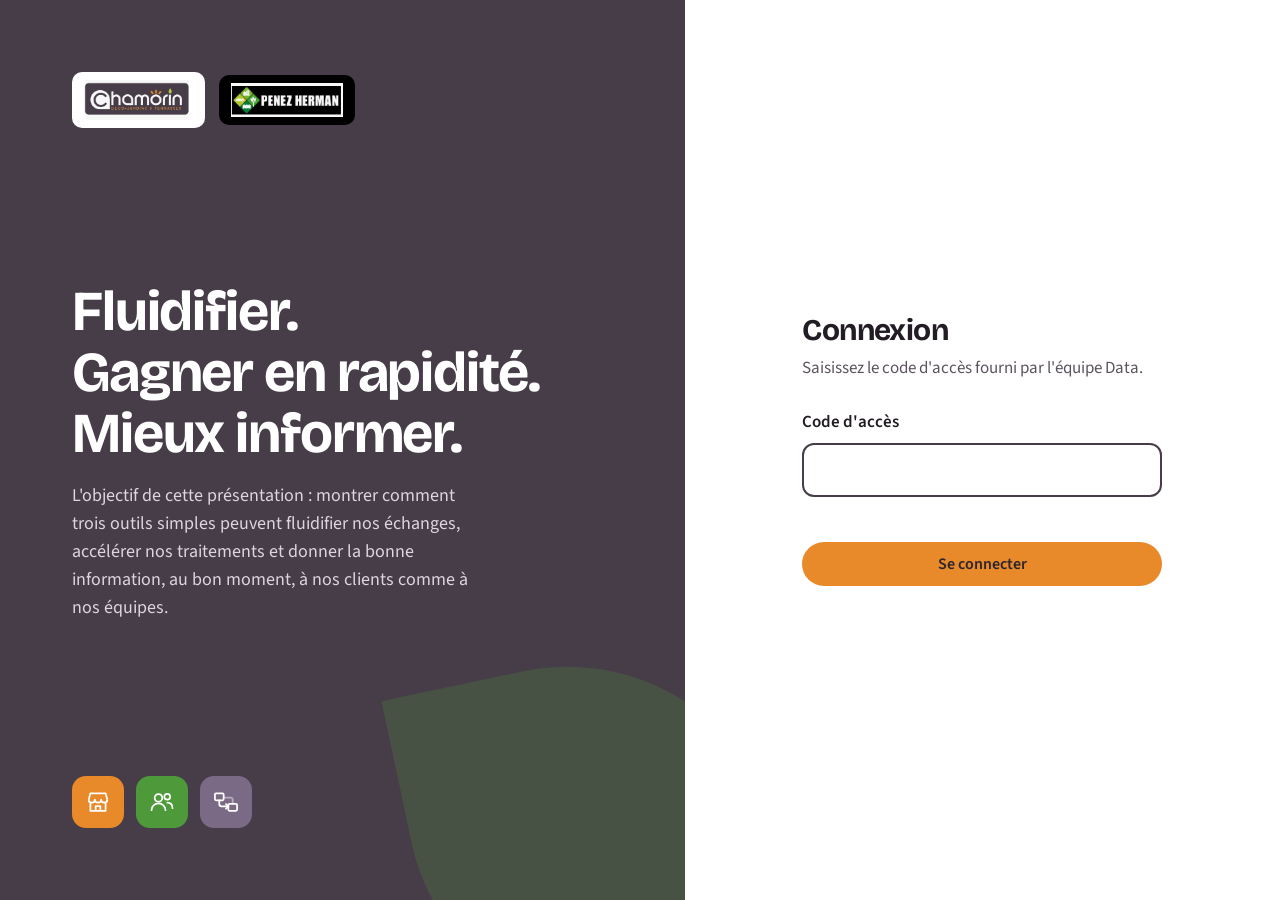
==== index.html @ 04245904 "Add files via upload" ====
<!DOCTYPE html>
<html lang="fr">
<head>
  <meta charset="utf-8">
  <meta name="viewport" content="width=device-width, initial-scale=1, viewport-fit=cover">
  <title>Portail applicatif — Chamorin & Penez Herman</title>
  <link rel="icon" href="data:image/svg+xml,<svg xmlns='http://www.w3.org/2000/svg' viewBox='0 0 100 100'><rect width='100' height='100' rx='22' fill='%23473d48'/><text x='50' y='68' font-size='56' text-anchor='middle' fill='%23e8892a' font-family='Arial' font-weight='700'>C</text></svg>">
  <link rel="preconnect" href="https://fonts.googleapis.com">
  <link rel="preconnect" href="https://fonts.gstatic.com" crossorigin>
  <link href="https://fonts.googleapis.com/css2?family=Bricolage+Grotesque:opsz,wght@12..96,600;12..96,700;12..96,800&family=Source+Sans+3:wght@400;600&display=swap" rel="stylesheet">
  <link rel="stylesheet" href="style.css?v=8">
  <script src="auth.js?v=8"></script>
  <script src="apps.js?v=8"></script>
</head>
<body>

<!-- ==================== CONNEXION ==================== -->
<main id="login" class="login">
  <section class="login-side">
    <div class="logos">
      <div class="logo-plate"><img src="chamorin.jpg" alt="Chamorin, Déco Jardins & Terrasses"></div>
      <div class="logo-plate dark"><img src="penez-herman.jpg" alt="Penez Herman"></div>
    </div>
    <div style="position:relative;z-index:1">
      <h1>Fluidifier.<br>Gagner en rapidité.<br>Mieux informer.</h1>
      <p>L'objectif de cette présentation : montrer comment trois outils simples peuvent fluidifier nos échanges, accélérer nos traitements et donner la bonne information, au bon moment, à nos clients comme à nos équipes.</p>
    </div>
    <div class="login-apps" id="loginApps"></div>
  </section>

  <section class="login-form-wrap">
    <form class="login-form" id="loginForm" novalidate>
      <h2>Connexion</h2>
      <p class="hint">Saisissez le code d'accès fourni par l'équipe Data.</p>
      <label for="code">Code d'accès</label>
      <input class="code-input" id="code" name="code" type="password" autocomplete="current-password" required autofocus>
      <p class="error" id="error" role="alert"></p>
      <button class="btn btn-primary" type="submit" id="submitBtn">Se connecter</button>
    </form>
  </section>
</main>

<!-- ==================== ACCUEIL ==================== -->
<div id="home" hidden>
  <header class="topbar">
    <div class="logos">
      <div class="logo-plate"><img src="chamorin.jpg" alt="Chamorin"></div>
      <div class="logo-plate dark plate-ph"><img src="penez-herman.jpg" alt="Penez Herman"></div>
    </div>
    <p class="clock" id="clock" aria-live="off"></p>
    <button class="btn btn-ghost" id="logoutBtn" type="button">Se déconnecter</button>
  </header>

  <main>
    <section class="hero">
      <div class="hero-inner">
        <div>
          <p class="kicker">Direction Data & Outils commerciaux</p>
          <h1>Présentation d'idées d'outils</h1>
          <p class="lead">Réunion de direction</p>
        </div>
        <nav class="stack" id="heroTiles" aria-label="Ouvrir une application"></nav>
      </div>
    </section>

    <section class="apps-section">
      <div class="apps-grid">
        <div class="apps-intro">
          <h2>Ce que fait chaque application</h2>
          <p class="intro">Chacune répond à un besoin précis et s'ouvre directement dans le portail. Vous pouvez passer de l'une à l'autre depuis la barre du haut.</p>
        </div>
        <div class="app-list" id="appList"></div>
      </div>
    </section>
  </main>

  <dialog class="explain" id="explainDialog" aria-labelledby="explainTitle">
    <button class="ex-x" type="button" data-close aria-label="Fermer">×</button>
    <div id="explainBody"></div>
  </dialog>

  <footer class="footer">
    <div class="footer-inner">
      <div class="logos">
        <div class="logo-plate"><img src="chamorin.jpg" alt="Chamorin"></div>
        <div class="logo-plate dark"><img src="penez-herman.jpg" alt="Penez Herman"></div>
      </div>
      <p>Chamorin & Penez Herman, outils internes</p>
    </div>
  </footer>
</div>

<script>
  // Diagnostic : si un fichier du portail est introuvable, on l'affiche au lieu d'une page blanche
  (function () {
    var missing = [];
    if (!window.PortailAuth) missing.push("auth.js");
    if (!window.PORTAIL_APPS) missing.push("apps.js");
    if (missing.length) {
      var err = document.getElementById("error");
      err.textContent = "Fichier introuvable sur le serveur : " + missing.join(", ") +
        ". Vérifiez qu'il est bien à la racine du dépôt, au même niveau que index.html.";
      document.getElementById("submitBtn").disabled = true;
    }
  })();
</script>
<script>
(function () {
  if (!window.PortailAuth || !window.PORTAIL_APPS) return;
  const apps = window.PORTAIL_APPS;
  const $ = id => document.getElementById(id);
  const esc = s => String(s).replace(/[&<>"]/g, c => ({ "&": "&amp;", "<": "&lt;", ">": "&gt;", '"': "&quot;" }[c]));
  const openUrl = a => "app.html?app=" + encodeURIComponent(a.id) + "&v=7";

  // Icônes sur l'écran de connexion
  $("loginApps").innerHTML = apps.map(a =>
    `<span style="background:${a.color}" title="${esc(a.name)}">${a.icon}</span>`).join("");

  // Tuiles du hero
  $("heroTiles").innerHTML = apps.map(a => `
    <a class="tile" href="${openUrl(a)}" style="background:${a.color}">
      ${a.icon}
      <span><strong>${esc(a.name)}</strong><small>${esc(a.audience)}</small></span>
    </a>`).join("");

  // Liste détaillée
  $("appList").innerHTML = apps.map(a => `
    <article class="app-row">
      <div class="app-icon" style="background:${a.color}">${a.icon}</div>
      <div>
        <h3>${esc(a.name)}</h3>
        <p class="aud">${esc(a.audience)}</p>
        <p class="sum">${esc(a.summary)}</p>
        <ul class="chips">${a.points.map(p => `<li>${esc(p)}</li>`).join("")}</ul>
      </div>
      <div class="row-actions">
        <button class="btn btn-explain" type="button" data-explain="${a.id}">Explication</button>
        <a class="btn btn-open" href="${openUrl(a)}">Ouvrir</a>
      </div>
    </article>`).join("");

  // Fenêtre d'explication
  const dlg = $("explainDialog");
  function openExplain(id) {
    const a = apps.find(x => x.id === id);
    if (!a || !a.note) return;
    const n = a.note;
    $("explainBody").innerHTML = `
      <header class="ex-head" style="background:${a.color}">
        <div class="ex-icon">${a.icon}</div>
        <div>
          <p class="ex-name">${esc(a.name)}</p>
          <h2 id="explainTitle">${esc(n.pitch)}</h2>
        </div>
      </header>
      <div class="ex-content">
        <p class="ex-idea">${esc(n.idea)}</p>
        ${n.blocks.map(b => `
          <section class="ex-block">
            <h3>${esc(b.title)}</h3>
            <ul>${b.items.map(i => `<li>${esc(i)}</li>`).join("")}</ul>
          </section>`).join("")}
      </div>
      <footer class="ex-foot">
        <button class="btn btn-explain" type="button" data-close>Fermer</button>
        <a class="btn btn-open" href="${openUrl(a)}">Ouvrir ${esc(a.name)}</a>
      </footer>`;
    dlg.showModal();
    dlg.querySelector(".ex-content").scrollTop = 0;
  }
  $("appList").addEventListener("click", e => {
    const b = e.target.closest("[data-explain]");
    if (b) openExplain(b.dataset.explain);
  });
  dlg.addEventListener("click", e => {
    if (e.target === dlg || e.target.closest("[data-close]")) dlg.close();
  });

  function show() {
    const logged = PortailAuth.isLogged();
    $("login").hidden = logged;
    $("home").hidden = !logged;
    if (!logged) setTimeout(() => $("code").focus(), 0);
  }

  $("loginForm").addEventListener("submit", async e => {
    e.preventDefault();
    const input = $("code"), err = $("error"), btn = $("submitBtn");
    err.textContent = "";
    input.removeAttribute("aria-invalid");
    if (!input.value.trim()) { err.textContent = "Saisissez le code d'accès."; input.focus(); return; }
    btn.disabled = true;
    try {
      const ok = await PortailAuth.login(input.value);
      if (ok) {
        const next = new URLSearchParams(location.search).get("next");
        const target = apps.find(a => a.id === next);
        if (target) { location.href = openUrl(target); return; }
        input.value = "";
        show();
        window.scrollTo(0, 0);
      } else {
        err.textContent = "Code incorrect. Vérifiez la saisie et réessayez.";
        input.setAttribute("aria-invalid", "true");
        input.classList.remove("shake"); void input.offsetWidth; input.classList.add("shake");
        input.select();
      }
    } catch (ex) {
      err.textContent = ex.message;
    } finally {
      btn.disabled = false;
    }
  });

  // Date et heure du jour dans le bandeau
  function tick() {
    const now = new Date();
    const d = now.toLocaleDateString("fr-FR", { weekday: "long", day: "numeric", month: "long", year: "numeric" });
    const t = now.toLocaleTimeString("fr-FR", { hour: "2-digit", minute: "2-digit" });
    $("clock").innerHTML = `<span>${d.charAt(0).toUpperCase() + d.slice(1)}</span><strong>${t}</strong>`;
  }
  tick();
  setInterval(tick, 15000);

  $("logoutBtn").addEventListener("click", () => { PortailAuth.logout(); show(); });

  show();
})();
</script>
</body>
</html>
---- style.css ----
:root {
  --plum: #473d48;
  --plum-deep: #2d2530;
  --plum-light: #7b6a86;
  --orange: #e8892a;
  --green: #4e9a3a;
  --paper: #f5f4f7;
  --white: #ffffff;
  --ink: #221c24;
  --ink-soft: #5c5360;
  --line: #e2dfe6;
  --display: "Bricolage Grotesque", "Segoe UI", system-ui, sans-serif;
  --body: "Source Sans 3", "Segoe UI", system-ui, -apple-system, sans-serif;
  box-sizing: border-box;
  padding-top: env(safe-area-inset-top, 0px);
  padding-bottom: env(safe-area-inset-bottom, 0px);
}
*, *::before, *::after { box-sizing: inherit; }
html { scroll-padding-top: env(safe-area-inset-top, 0px); }
body {
  margin: 0;
  font-family: var(--body);
  font-size: 17px;
  line-height: 1.55;
  color: var(--ink);
  background: var(--paper);
  -webkit-font-smoothing: antialiased;
}
img { max-width: 100%; display: block; }
h1, h2, h3 { font-family: var(--display); line-height: 1.08; margin: 0; letter-spacing: -0.02em; }
p { margin: 0; }
a { color: inherit; }
:focus-visible { outline: 3px solid var(--orange); outline-offset: 3px; border-radius: 4px; }
[hidden] { display: none !important; }

/* ---------- Plaques logos ---------- */
.logos { display: flex; align-items: center; gap: 14px; flex-wrap: wrap; }
.logo-plate {
  background: var(--white);
  border-radius: 10px;
  padding: 8px 12px;
  display: flex; align-items: center;
}
.logo-plate img { height: 40px; width: auto; }
.logo-plate.dark { background: #000; }
.logo-plate.dark img { height: 34px; }
.logos .plus { color: currentColor; opacity: .5; font-family: var(--display); font-size: 22px; }

/* ---------- Boutons ---------- */
.btn {
  display: inline-flex; align-items: center; justify-content: center; gap: 8px;
  font: 600 16px/1 var(--body);
  padding: 14px 22px;
  border-radius: 999px;
  border: 0;
  cursor: pointer;
  text-decoration: none;
  transition: transform .15s ease, background-color .15s ease;
}
.btn:active { transform: translateY(1px); }
.btn-primary { background: var(--orange); color: var(--plum-deep); }
.btn-primary:hover { background: #f09a40; }
.btn-ghost { background: transparent; color: inherit; border: 1.5px solid currentColor; padding: 10px 18px; font-size: 15px; }
.btn-ghost:hover { background: rgba(255,255,255,.08); }

/* ---------- Connexion ---------- */
.login {
  min-height: 100vh;
  display: grid;
  grid-template-columns: 1.15fr 1fr;
}
.login-side {
  background: var(--plum);
  color: var(--white);
  padding: clamp(28px, 6vw, 72px);
  display: flex; flex-direction: column; justify-content: space-between; gap: 40px;
  position: relative; overflow: hidden;
}
.login-side::after {
  /* feuille stylisée reprenant la goutte verte du logo Chamorin */
  content: "";
  position: absolute; right: -90px; bottom: -120px;
  width: 360px; height: 360px;
  border-radius: 0 60% 0 60%;
  background: var(--green);
  opacity: .22;
  transform: rotate(-12deg);
}
.login-side h1 { font-size: clamp(34px, 4.4vw, 60px); font-weight: 700; }
.login-side p { color: #ddd5df; max-width: 46ch; margin-top: 18px; font-size: 18px; }
.login-apps { display: flex; gap: 12px; position: relative; z-index: 1; }
.login-apps span {
  width: 52px; height: 52px; border-radius: 14px;
  display: grid; place-items: center;
  color: var(--white);
}
.login-apps svg { width: 28px; height: 28px; }

.login-form-wrap {
  display: flex; align-items: center; justify-content: center;
  padding: clamp(28px, 6vw, 72px);
  background: var(--white);
}
.login-form { width: 100%; max-width: 360px; }
.login-form h2 { font-size: 30px; font-weight: 700; }
.login-form .hint { color: var(--ink-soft); margin: 8px 0 28px; }
.login-form label { display: block; font-weight: 600; margin-bottom: 8px; }
.code-input {
  width: 100%;
  font: 500 18px/1.2 var(--body);
  padding: 14px 16px;
  border: 2px solid var(--line);
  border-radius: 12px;
  background: var(--paper);
  color: var(--ink);
  transition: border-color .15s;
}
.code-input:focus { outline: none; border-color: var(--plum); background: var(--white); }
.code-input[aria-invalid="true"] { border-color: #c2412d; }
.error { color: #b3301c; font-size: 15px; margin-top: 10px; min-height: 1.4em; }
.login-form .btn { width: 100%; margin-top: 14px; }
.shake { animation: shake .35s ease; }
@keyframes shake { 20%,60% { transform: translateX(-6px); } 40%,80% { transform: translateX(6px); } }

/* ---------- En-tête ---------- */
.topbar {
  background: var(--plum-deep);
  color: var(--white);
  padding: 12px clamp(18px, 4vw, 48px);
  display: flex; align-items: center; justify-content: space-between; gap: 16px;
  position: sticky; top: env(safe-area-inset-top, 0px); z-index: 10;
}
.topbar .logo-plate img { height: 30px; }
.topbar .logo-plate.dark img { height: 26px; }
.topbar .logo-plate { padding: 6px 10px; border-radius: 8px; }

/* Date et heure au centre du bandeau (accueil) */
#home .topbar { display: grid; grid-template-columns: 1fr auto 1fr; }
#home .topbar .btn-ghost { justify-self: end; }
.clock { display: flex; align-items: baseline; gap: 12px; font-size: 16px; color: #e5dde8; white-space: nowrap; }
.clock strong { font-family: var(--display); font-size: 20px; font-weight: 700; color: var(--white); font-variant-numeric: tabular-nums; }
@media (max-width: 700px) {
  .clock span { display: none; }
}

/* ---------- Accueil ---------- */
.hero {
  background: var(--plum);
  color: var(--white);
  padding: clamp(48px, 8vw, 110px) clamp(18px, 4vw, 48px) clamp(56px, 8vw, 100px);
}
.hero-inner {
  max-width: 1180px; margin: 0 auto;
  display: grid; grid-template-columns: 1.2fr 1fr; gap: clamp(32px, 5vw, 72px); align-items: center;
}
.hero .kicker { color: #d8cfdb; font-size: 17px; margin-bottom: 20px; }
.hero h1 { font-size: clamp(42px, 6.4vw, 86px); font-weight: 800; letter-spacing: -0.035em; }
.hero .lead { font-size: clamp(18px, 1.7vw, 21px); color: #e7e0e9; max-width: 46ch; margin-top: 26px; }

/* composition des trois tuiles : l'élément fort de la page */
.stack {
  display: grid;
  grid-template-columns: 1fr 1fr;
  grid-template-rows: auto auto;
  gap: 14px;
}
.tile {
  text-decoration: none;
  color: var(--white);
  border-radius: 22px;
  padding: 22px;
  display: flex; flex-direction: column; justify-content: space-between; gap: 30px;
  min-height: 170px;
  transition: transform .18s ease;
}
.tile:hover { transform: translateY(-3px); }
.tile:first-child { grid-column: 1 / -1; min-height: 170px; flex-direction: row; align-items: flex-end; justify-content: flex-start; gap: 18px; }
.tile svg { width: 46px; height: 46px; flex: none; }
.tile strong { font-family: var(--display); font-size: 22px; font-weight: 700; line-height: 1.15; display: block; }
.tile small { font-size: 14px; opacity: .85; }

.section { padding: clamp(56px, 7vw, 96px) clamp(18px, 4vw, 48px); }
.section-inner { max-width: 1180px; margin: 0 auto; }
.section h2 { font-size: clamp(30px, 3.6vw, 44px); font-weight: 700; max-width: 22ch; }
.section .intro { color: var(--ink-soft); max-width: 60ch; margin-top: 14px; font-size: 18px; }

.app-list { margin-top: 44px; display: flex; flex-direction: column; }
.app-row {
  display: grid;
  grid-template-columns: 88px 1fr auto;
  gap: 28px;
  align-items: center;
  padding: 32px 0;
  border-top: 1px solid var(--line);
}
.app-row:last-child { border-bottom: 1px solid var(--line); }
.app-icon {
  width: 88px; height: 88px; border-radius: 24px;
  display: grid; place-items: center; color: var(--white);
}
.app-icon svg { width: 46px; height: 46px; }
.app-row h3 { font-size: 26px; font-weight: 700; }
.app-row .aud { color: var(--ink-soft); font-size: 15px; margin-top: 2px; }
.app-row .sum { margin-top: 10px; max-width: 62ch; }
.chips { display: flex; flex-wrap: wrap; gap: 6px; margin-top: 14px; padding: 0; list-style: none; }
.chips li { font-size: 14px; background: var(--white); border: 1px solid var(--line); border-radius: 999px; padding: 3px 12px; color: var(--ink-soft); }
.btn-open { background: var(--plum); color: var(--white); white-space: nowrap; }
.btn-open:hover { background: var(--plum-deep); }

.why { background: var(--white); }
.why-grid { display: grid; grid-template-columns: repeat(3, 1fr); gap: clamp(24px, 4vw, 56px); margin-top: 40px; }
.why-grid h3 { font-size: 21px; font-weight: 700; }
.why-grid p { color: var(--ink-soft); margin-top: 8px; }
.why-grid div { border-left: 4px solid var(--orange); padding-left: 18px; }
.why-grid div:nth-child(2) { border-color: var(--green); }
.why-grid div:nth-child(3) { border-color: var(--plum-light); }

.footer {
  background: var(--plum-deep); color: #cfc6d2;
  padding: 36px clamp(18px, 4vw, 48px);
}
.footer-inner { max-width: 1180px; margin: 0 auto; display: flex; justify-content: space-between; align-items: center; gap: 20px; flex-wrap: wrap; font-size: 15px; }
.footer .logo-plate img { height: 28px; }
.footer .logo-plate.dark img { height: 24px; }

/* ---------- Visionneuse d'application ---------- */
.viewer { height: 100%; display: flex; flex-direction: column; }
html.full, html.full body { height: 100%; }
.viewer .topbar { position: static; }
.viewer-nav { display: flex; align-items: center; gap: 6px; flex-wrap: wrap; }
.viewer-nav a {
  display: inline-flex; align-items: center; gap: 8px;
  text-decoration: none; color: #e5dde8;
  padding: 7px 12px; border-radius: 999px; font-size: 15px; font-weight: 600;
}
.viewer-nav a svg { width: 20px; height: 20px; }
.viewer-nav a:hover { background: rgba(255,255,255,.08); }
.viewer-nav a[aria-current="page"] { background: var(--white); color: var(--plum-deep); }
.viewer iframe { flex: 1; width: 100%; border: 0; background: var(--white); }
.back { display: inline-flex; align-items: center; gap: 8px; text-decoration: none; font-weight: 600; font-size: 15px; }
.back img { height: 26px; }

/* ---------- Section applications avec photo de fond ---------- */
/* La photo couvre toute la section, du titre jusqu'en bas de la liste */
.apps-section {
  position: relative;
  isolation: isolate;
  background: #3b4a30 url("fond-jardin.jpg?v=5") 42% 30% / cover no-repeat;
}
.apps-section::before {
  /* voile : plus sombre à gauche sous le titre, léger ailleurs */
  content: ""; position: absolute; inset: 0; z-index: -1;
  background:
    linear-gradient(90deg, rgba(45,37,48,.78) 0%, rgba(45,37,48,.45) 32%, rgba(45,37,48,.08) 60%),
    linear-gradient(180deg, rgba(45,37,48,0) 55%, rgba(45,37,48,.35) 100%);
}
.apps-grid {
  max-width: 1320px; margin: 0 auto;
  display: grid;
  grid-template-columns: minmax(260px, 1fr) minmax(0, 2.3fr);
  gap: clamp(32px, 4vw, 64px);
  align-items: start;
  padding: clamp(64px, 8vw, 120px) clamp(18px, 4vw, 48px);
}
.apps-intro { position: sticky; top: calc(90px + env(safe-area-inset-top, 0px)); padding-top: 24px; }
.apps-intro h2 { color: var(--white); font-size: clamp(32px, 3.6vw, 50px); text-shadow: 0 2px 20px rgba(0,0,0,.4); }
.apps-intro .intro { color: #f1ecf2; max-width: 34ch; margin-top: 18px; text-shadow: 0 1px 12px rgba(0,0,0,.5); }
.apps-section .app-list {
  margin-top: 0;
  background: rgba(255,255,255,.8);
  -webkit-backdrop-filter: blur(8px) saturate(1.1);
  backdrop-filter: blur(8px) saturate(1.1);
  border: 1px solid rgba(255,255,255,.6);
  border-radius: 24px;
  padding: 6px clamp(18px, 2.5vw, 32px);
  box-shadow: 0 24px 60px rgba(20,25,15,.3);
}
.apps-section .app-row:first-child { border-top: 0; }
.apps-section .app-row:last-child { border-bottom: 0; }
.apps-section .app-row { border-color: rgba(71,61,72,.14); }
/* dans la colonne de droite, les boutons passent sous le texte pour lui laisser la largeur */
.apps-section .app-row { grid-template-columns: 76px 1fr; gap: 8px 24px; align-items: start; padding: 30px 0; }
.apps-section .app-icon { width: 76px; height: 76px; border-radius: 20px; }
.apps-section .app-icon svg { width: 40px; height: 40px; }
.apps-section .row-actions { grid-column: 2; justify-self: start; margin-top: 10px; }
@media (max-width: 880px) {
  .apps-section { background-position: 32% 20%; }
  .apps-section::before {
    background: linear-gradient(180deg, rgba(45,37,48,.15) 0%, rgba(45,37,48,.6) 30%, rgba(45,37,48,.35) 100%);
  }
  .apps-grid { grid-template-columns: 1fr; padding-top: 200px; }
  .apps-intro { position: static; padding-top: 0; }
}

/* ---------- Boutons Explication / Ouvrir ---------- */
.row-actions { display: flex; gap: 10px; flex-wrap: wrap; }
.btn-explain { background: var(--white); color: var(--plum); border: 1.5px solid var(--plum); padding: 12.5px 20px; }
.btn-explain:hover { background: #efe9f1; }

/* ---------- Fenêtre d'explication ---------- */
.explain {
  width: min(680px, calc(100vw - 32px));
  max-height: calc(100vh - 48px);
  padding: 0; border: 0; border-radius: 22px;
  background: var(--white); color: var(--ink);
  overflow: hidden;
  box-shadow: 0 30px 80px rgba(45, 37, 48, .35);
}
.explain[open] { display: flex; flex-direction: column; animation: pop .22s ease-out; }
.explain::backdrop { background: rgba(45, 37, 48, .55); }
@keyframes pop { from { opacity: 0; transform: translateY(12px) scale(.98); } }
#explainBody { display: flex; flex-direction: column; min-height: 0; flex: 1; }
.ex-head { color: var(--white); padding: 28px 64px 26px 28px; display: flex; gap: 18px; align-items: flex-start; }
.ex-icon { width: 58px; height: 58px; border-radius: 16px; background: rgba(255,255,255,.18); display: grid; place-items: center; flex: none; }
.ex-icon svg { width: 34px; height: 34px; }
.ex-name { font-size: 15px; font-weight: 600; opacity: .9; }
.ex-head h2 { font-size: clamp(22px, 3vw, 28px); font-weight: 700; margin-top: 4px; }
.ex-x {
  position: absolute; top: 14px; right: 14px; width: 38px; height: 38px;
  border-radius: 50%; border: 0; cursor: pointer;
  background: rgba(255,255,255,.22); color: var(--white); font-size: 24px; line-height: 1;
}
.ex-x:hover { background: rgba(255,255,255,.35); }
.ex-content { padding: 26px 28px 8px; overflow-y: auto; }
.ex-idea { font-size: 18px; line-height: 1.6; }
.ex-block { margin-top: 22px; }
.ex-block h3 { font-size: 18px; font-weight: 700; color: var(--plum); }
.ex-block ul { margin: 10px 0 0; padding: 0; list-style: none; }
.ex-block li { position: relative; padding-left: 22px; margin-top: 7px; }
.ex-block li::before { content: ""; position: absolute; left: 4px; top: .62em; width: 8px; height: 8px; border-radius: 50%; background: var(--orange); }
.ex-foot { display: flex; justify-content: flex-end; gap: 10px; flex-wrap: wrap; padding: 18px 28px 24px; border-top: 1px solid var(--line); margin-top: 18px; }

/* ---------- Responsive ---------- */
@media (max-width: 880px) {
  .login { grid-template-columns: 1fr; }
  .login-side::after { width: 220px; height: 220px; }
  .hero-inner { grid-template-columns: 1fr; }
  .why-grid { grid-template-columns: 1fr; }
  .app-row { grid-template-columns: 64px 1fr; gap: 18px; }
  .app-icon { width: 64px; height: 64px; border-radius: 18px; }
  .app-icon svg { width: 34px; height: 34px; }
  .app-row .row-actions { grid-column: 2; justify-self: start; }
  .viewer-nav a span { display: none; }
}
@media (max-width: 520px) {
  .topbar .logos .plate-ph { display: none; }
  .stack { grid-template-columns: 1fr; }
  .tile:first-child { flex-direction: column; align-items: flex-start; }
}
@media (prefers-reduced-motion: reduce) {
  *, *::before, *::after { animation: none !important; transition: none !important; }
}
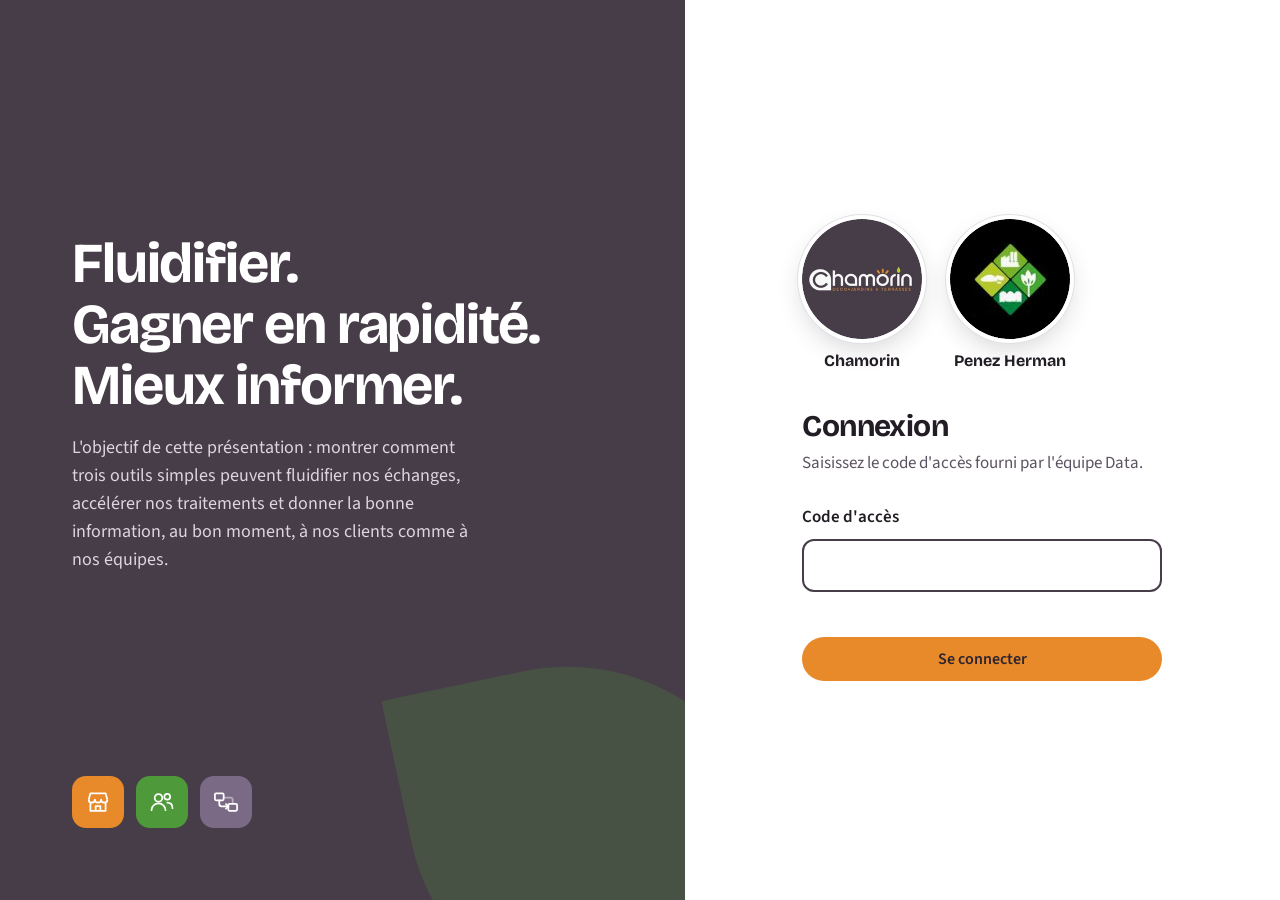
==== commit cee7384a: "Add files via upload" ====
--- a/index.html
+++ b/index.html
@@ -8,7 +8,7 @@
   <link rel="preconnect" href="https://fonts.googleapis.com">
   <link rel="preconnect" href="https://fonts.gstatic.com" crossorigin>
   <link href="https://fonts.googleapis.com/css2?family=Bricolage+Grotesque:opsz,wght@12..96,600;12..96,700;12..96,800&family=Source+Sans+3:wght@400;600&display=swap" rel="stylesheet">
-  <link rel="stylesheet" href="style.css?v=8">
+  <link rel="stylesheet" href="style.css?v=10">
   <script src="auth.js?v=8"></script>
   <script src="apps.js?v=8"></script>
 </head>
@@ -17,11 +17,7 @@
 <!-- ==================== CONNEXION ==================== -->
 <main id="login" class="login">
   <section class="login-side">
-    <div class="logos">
-      <div class="logo-plate"><img src="chamorin.jpg" alt="Chamorin, Déco Jardins & Terrasses"></div>
-      <div class="logo-plate dark"><img src="penez-herman.jpg" alt="Penez Herman"></div>
-    </div>
-    <div style="position:relative;z-index:1">
+    <div class="login-pitch">
       <h1>Fluidifier.<br>Gagner en rapidité.<br>Mieux informer.</h1>
       <p>L'objectif de cette présentation : montrer comment trois outils simples peuvent fluidifier nos échanges, accélérer nos traitements et donner la bonne information, au bon moment, à nos clients comme à nos équipes.</p>
     </div>
@@ -30,6 +26,16 @@
 
   <section class="login-form-wrap">
     <form class="login-form" id="loginForm" novalidate>
+      <div class="brand-avatars">
+        <figure>
+          <img src="avatar-chamorin.png?v=10" alt="" width="120" height="120">
+          <figcaption>Chamorin</figcaption>
+        </figure>
+        <figure>
+          <img src="avatar-penez-herman.png?v=10" alt="" width="120" height="120">
+          <figcaption>Penez Herman</figcaption>
+        </figure>
+      </div>
       <h2>Connexion</h2>
       <p class="hint">Saisissez le code d'accès fourni par l'équipe Data.</p>
       <label for="code">Code d'accès</label>
@@ -162,7 +168,7 @@
           </section>`).join("")}
       </div>
       <footer class="ex-foot">
-        <button class="btn btn-explain" type="button" data-close>Fermer</button>
+        <button class="btn btn-quiet" type="button" data-close>Fermer</button>
         <a class="btn btn-open" href="${openUrl(a)}">Ouvrir ${esc(a.name)}</a>
       </footer>`;
     dlg.showModal();
--- a/style.css
+++ b/style.css
@@ -102,6 +102,14 @@
   background: var(--white);
 }
 .login-form { width: 100%; max-width: 360px; }
+.login-pitch { position: relative; z-index: 1; margin: auto 0; }
+.brand-avatars { display: flex; gap: 28px; margin-bottom: 36px; }
+.brand-avatars figure { margin: 0; display: flex; flex-direction: column; align-items: center; gap: 10px; }
+.brand-avatars img {
+  width: 120px; height: 120px; border-radius: 50%;
+  box-shadow: 0 0 0 4px var(--white), 0 0 0 5px var(--line), 0 10px 24px rgba(45,37,48,.18);
+}
+.brand-avatars figcaption { font-family: var(--display); font-weight: 700; font-size: 16px; color: var(--ink); }
 .login-form h2 { font-size: 30px; font-weight: 700; }
 .login-form .hint { color: var(--ink-soft); margin: 8px 0 28px; }
 .login-form label { display: block; font-weight: 600; margin-bottom: 8px; }
@@ -294,8 +302,10 @@
 
 /* ---------- Boutons Explication / Ouvrir ---------- */
 .row-actions { display: flex; gap: 10px; flex-wrap: wrap; }
-.btn-explain { background: var(--white); color: var(--plum); border: 1.5px solid var(--plum); padding: 12.5px 20px; }
-.btn-explain:hover { background: #efe9f1; }
+.btn-explain { background: #e07f1f; color: var(--white); border: 1.5px solid #e07f1f; padding: 12.5px 20px; }
+.btn-explain:hover { background: #c96e14; border-color: #c96e14; }
+.btn-quiet { background: var(--white); color: var(--plum); border: 1.5px solid var(--plum); padding: 12.5px 20px; }
+.btn-quiet:hover { background: #efe9f1; }
 
 /* ---------- Fenêtre d'explication ---------- */
 .explain {
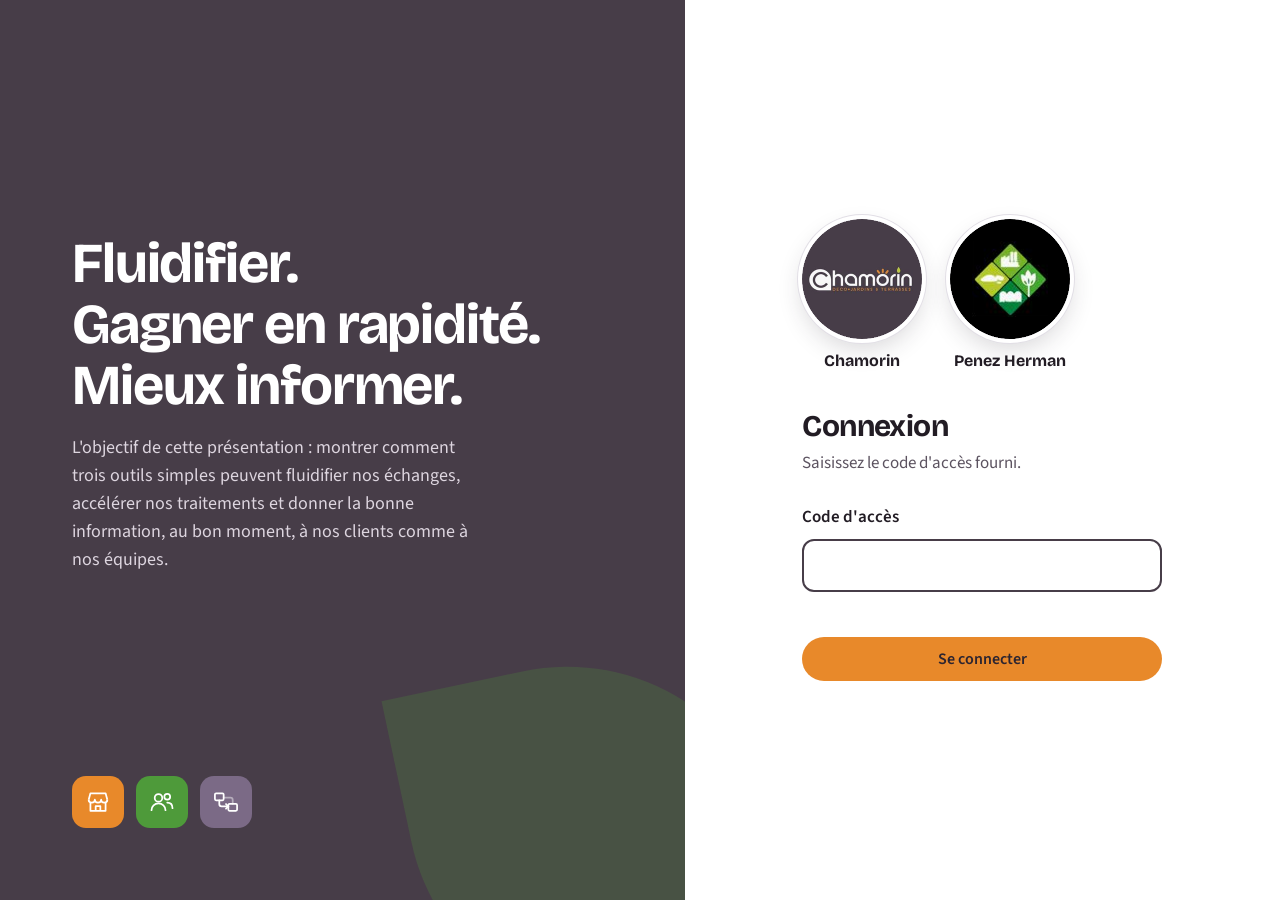
==== commit 4b27cf4e: "Add files via upload" ====
--- a/index.html
+++ b/index.html
@@ -8,7 +8,7 @@
   <link rel="preconnect" href="https://fonts.googleapis.com">
   <link rel="preconnect" href="https://fonts.gstatic.com" crossorigin>
   <link href="https://fonts.googleapis.com/css2?family=Bricolage+Grotesque:opsz,wght@12..96,600;12..96,700;12..96,800&family=Source+Sans+3:wght@400;600&display=swap" rel="stylesheet">
-  <link rel="stylesheet" href="style.css?v=10">
+  <link rel="stylesheet" href="style.css?v=11">
   <script src="auth.js?v=8"></script>
   <script src="apps.js?v=8"></script>
 </head>
@@ -37,7 +37,7 @@
         </figure>
       </div>
       <h2>Connexion</h2>
-      <p class="hint">Saisissez le code d'accès fourni par l'équipe Data.</p>
+      <p class="hint">Saisissez le code d'accès fourni.</p>
       <label for="code">Code d'accès</label>
       <input class="code-input" id="code" name="code" type="password" autocomplete="current-password" required autofocus>
       <p class="error" id="error" role="alert"></p>
@@ -50,8 +50,8 @@
 <div id="home" hidden>
   <header class="topbar">
     <div class="logos">
-      <div class="logo-plate"><img src="chamorin.jpg" alt="Chamorin"></div>
-      <div class="logo-plate dark plate-ph"><img src="penez-herman.jpg" alt="Penez Herman"></div>
+      <span class="mini-brand"><img src="avatar-chamorin.png?v=10" alt=""><span>Chamorin</span></span>
+      <span class="mini-brand"><img src="avatar-penez-herman.png?v=10" alt=""><span>Penez Herman</span></span>
     </div>
     <p class="clock" id="clock" aria-live="off"></p>
     <button class="btn btn-ghost" id="logoutBtn" type="button">Se déconnecter</button>
@@ -88,8 +88,8 @@
   <footer class="footer">
     <div class="footer-inner">
       <div class="logos">
-        <div class="logo-plate"><img src="chamorin.jpg" alt="Chamorin"></div>
-        <div class="logo-plate dark"><img src="penez-herman.jpg" alt="Penez Herman"></div>
+        <span class="mini-brand"><img src="avatar-chamorin.png?v=10" alt=""><span>Chamorin</span></span>
+        <span class="mini-brand"><img src="avatar-penez-herman.png?v=10" alt=""><span>Penez Herman</span></span>
       </div>
       <p>Chamorin & Penez Herman, outils internes</p>
     </div>
--- a/style.css
+++ b/style.css
@@ -46,6 +46,15 @@
 .logo-plate.dark img { height: 34px; }
 .logos .plus { color: currentColor; opacity: .5; font-family: var(--display); font-size: 22px; }
 
+/* Logos ronds (bandeau, pied de page) */
+.mini-brand { display: inline-flex; align-items: center; gap: 10px; color: var(--white); font-family: var(--display); font-weight: 700; font-size: 16px; white-space: nowrap; }
+.mini-brand img { width: 46px; height: 46px; border-radius: 50%; box-shadow: 0 0 0 2px rgba(255,255,255,.85); }
+.logos .mini-brand + .mini-brand { margin-left: 10px; }
+@media (max-width: 700px) {
+  .mini-brand span { display: none; }
+  .logos .mini-brand + .mini-brand { margin-left: 0; }
+}
+
 /* ---------- Boutons ---------- */
 .btn {
   display: inline-flex; align-items: center; justify-content: center; gap: 8px;
@@ -246,7 +255,7 @@
 .viewer-nav a[aria-current="page"] { background: var(--white); color: var(--plum-deep); }
 .viewer iframe { flex: 1; width: 100%; border: 0; background: var(--white); }
 .back { display: inline-flex; align-items: center; gap: 8px; text-decoration: none; font-weight: 600; font-size: 15px; }
-.back img { height: 26px; }
+.back .mini-brand img { width: 42px; height: 42px; }
 
 /* ---------- Section applications avec photo de fond ---------- */
 /* La photo couvre toute la section, du titre jusqu'en bas de la liste */
